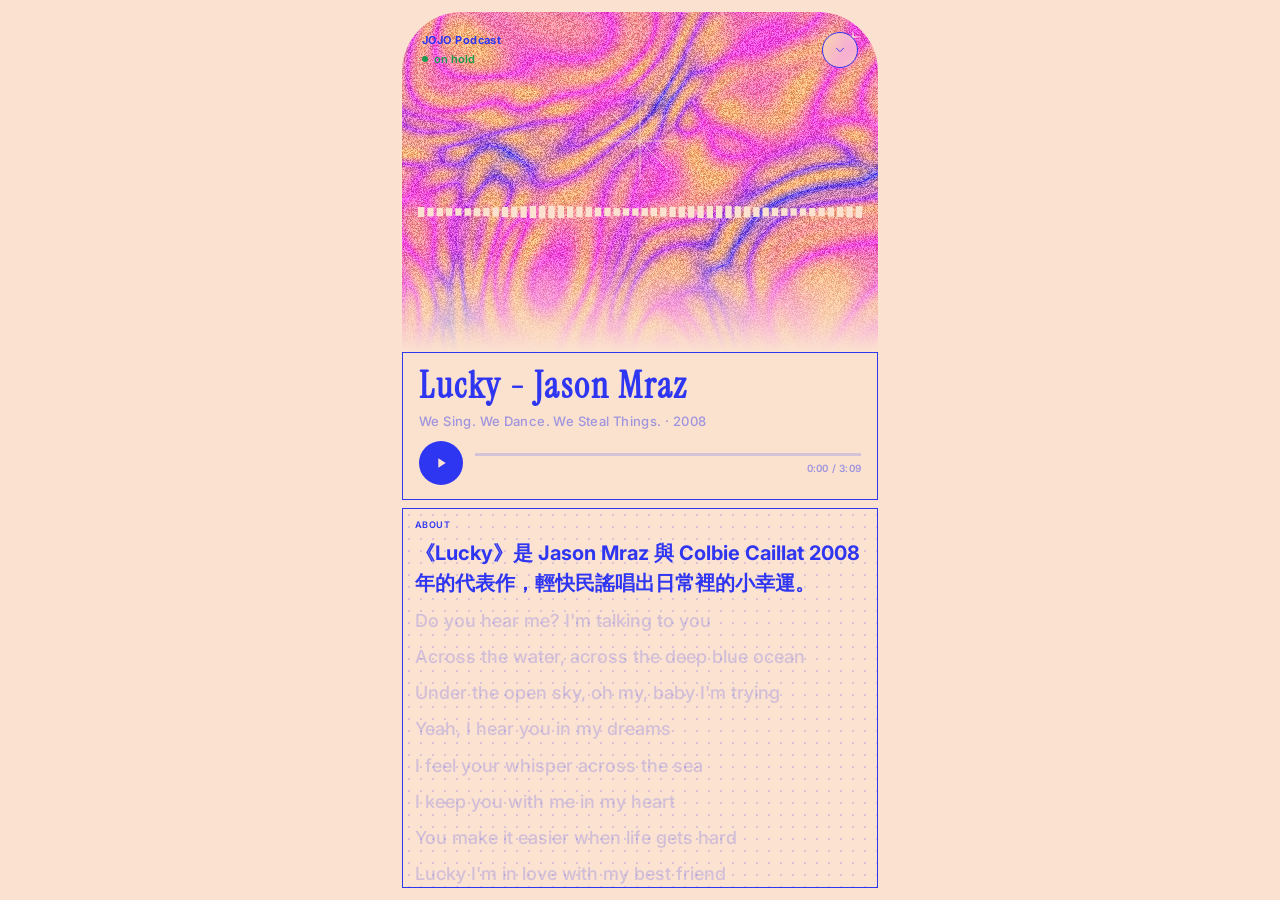
==== player.html @ c64f2231 "Initial commit: JOJO Podcast playlist and player demo. Includes playlist page, ambient WebGL player," ====
<!DOCTYPE html>
<html lang="zh-Hant">
<head>
<meta charset="UTF-8">
<meta name="viewport" content="width=device-width, initial-scale=1.0, maximum-scale=1.0, user-scalable=no">
<title>Lucky - Jason Mraz · Aero Player</title>
<link rel="preconnect" href="https://fonts.googleapis.com">
<link rel="preconnect" href="https://fonts.gstatic.com" crossorigin>
<link href="https://fonts.googleapis.com/css2?family=Instrument+Serif:ital@0;1&family=Inter:wght@400;500;600;700&display=swap" rel="stylesheet">
<script src="assets/vendor/three.min.js"></script>
<script src="ambient-shader.js"></script>
<style>
  :root{
    --bg-color:#FBE2D0;
    --ink-primary:#2F36F1;
    --ink-accent:#F949E0;
    --ink-muted:rgba(47,54,241,.45);
    --ink-faint:rgba(47,54,241,.18);
    --live:#1a9b52;
    --font-serif:'Instrument Serif', serif;
    --font-sans:'Inter', sans-serif;
    --border-style:1px solid var(--ink-primary);
  }
  *{box-sizing:border-box;margin:0;padding:0;user-select:none;-webkit-tap-highlight-color:transparent}
  html,body{width:100%;height:100%;background:var(--bg-color);color:var(--ink-primary);overflow:hidden;display:flex;justify-content:center;align-items:center;font-family:var(--font-sans)}
  html.is-embed, html.is-embed body{background:var(--bg-color);padding:0;display:block}
  html.is-embed #app-frame{max-width:none;width:100%;height:100%;background:var(--bg-color)}

  #app-frame{
    width:100%;height:100%;max-width:500px;background:var(--bg-color);
    position:relative;display:flex;flex-direction:column;overflow:hidden;
  }

  .player-stage{flex:1;display:flex;flex-direction:column;min-height:0}

  html.is-embed .player-stage{
    position:relative;
    flex:1;
    min-height:0;
    height:100%;
    overflow:hidden;
  }

  .ambient-viewport{
    --beat-scale:1;
    position:relative;margin:12px 12px 0 12px;
    flex:0 0 min(48vh, 340px);min-height:260px;
    border-top-left-radius:60px;border-top-right-radius:60px;
    overflow:hidden;display:flex;flex-direction:column;
  }
  html.is-embed .ambient-viewport{
    position:absolute;
    inset:0;
    margin:0;
    width:100%;
    height:100%;
    min-height:280px;
    flex:none;
    border-radius:0;
    z-index:0;
  }
  html.is-embed .viewport-fade{
    display:block;
    height:140px;
  }
  #webgl-container{position:absolute;inset:0;z-index:0}
  .dot-grid{
    position:absolute;inset:0;z-index:1;pointer-events:none;
    background-image:radial-gradient(circle, rgba(251,226,208,.55) 1px, transparent 1px);
    background-size:14px 14px;opacity:.35;mix-blend-mode:overlay;
  }
  .viewport-fade{position:absolute;bottom:0;left:0;width:100%;height:100px;background:linear-gradient(to top, var(--bg-color) 0%, transparent 100%);z-index:2}

  .player-header{
    position:relative;z-index:5;display:flex;align-items:center;gap:12px;
    padding:20px 20px 8px 20px;
  }
  html.is-embed .player-header{
    padding-top:62px;
  }
  .header-copy{flex:1;min-width:0}
  .channel-title{
    font-family:var(--font-sans);font-size:11px;font-weight:700;
    letter-spacing:.04em;line-height:1.2;
  }
  .channel-status{
    display:flex;align-items:center;gap:6px;margin-top:4px;
    font-size:11px;font-weight:600;color:var(--live);
  }
  .status-dot{
    width:6px;height:6px;border-radius:50%;background:var(--live);
    animation:status-pulse 1.6s ease-in-out infinite;
  }
  @keyframes status-pulse{
    0%,100%{opacity:1;transform:scale(1)}
    50%{opacity:.45;transform:scale(.85)}
  }
  .collapse-btn{
    width:36px;height:36px;border-radius:50%;border:var(--border-style);
    background:rgba(251,226,208,.65);backdrop-filter:blur(4px);
    display:flex;align-items:center;justify-content:center;cursor:pointer;
  }
  .collapse-btn svg{width:14px;height:14px}

  .wave-stage{
    position:relative;z-index:4;flex:1;display:flex;align-items:center;justify-content:center;
    padding:8px 16px 12px 16px;
  }
  .wave-canvas{width:100%;height:88px;display:block}

  .starburst-overlay{
    position:absolute;top:38%;left:50%;
    transform:translate(-50%,-50%) scale(var(--beat-scale));
    z-index:3;width:96px;height:96px;opacity:.75;pointer-events:none;
    transition:transform .08s ease-out;
  }
  .star-top-right{position:absolute;top:18px;right:18px;width:14px;height:14px;z-index:3;pointer-events:none}

  .player-sheet{
    flex:1;min-height:0;display:flex;flex-direction:column;
    padding:0 12px 12px 12px;gap:8px;
    animation:sheet-rise .7s cubic-bezier(.22,1,.36,1) both;
  }
  html.is-embed .player-sheet{
    animation:none;
    position:absolute;
    left:0;
    right:0;
    bottom:0;
    z-index:3;
    flex:none;
    max-height:0;
    min-height:0;
    overflow:hidden;
    opacity:0;
    padding:0 12px 0;
    -webkit-overflow-scrolling:touch;
    background:linear-gradient(180deg, rgba(251,226,208,0) 0%, var(--bg-color) 56px, var(--bg-color) 100%);
    pointer-events:none;
    transform:translateY(-12px);
    transform-origin:top center;
    transition:
      max-height 1.05s cubic-bezier(0.16, 1, 0.3, 1),
      opacity 0.65s cubic-bezier(0.19, 1, 0.22, 1) 0.06s,
      transform 1.05s cubic-bezier(0.16, 1, 0.3, 1),
      padding 1.05s cubic-bezier(0.16, 1, 0.3, 1);
  }
  html.is-embed.sheet-revealed .player-sheet{
    max-height:56%;
    opacity:1;
    overflow-y:auto;
    padding:0 12px 12px;
    pointer-events:auto;
    transform:translateY(0);
  }
  html.is-embed .wave-stage{
    position:absolute;
    left:0;
    right:0;
    bottom:58%;
    z-index:6;
    flex:none;
    width:100%;
    height:88px;
    min-height:88px;
    display:flex;
    align-items:center;
    justify-content:center;
    padding:0 16px;
    pointer-events:none;
  }
  html.is-embed .wave-canvas{
    filter:drop-shadow(0 0 12px rgba(47,54,241,0.25));
  }
  @keyframes sheet-rise{
    from{opacity:0;transform:translateY(28px)}
    to{opacity:1;transform:translateY(0)}
  }

  .episode-panel{
    border:var(--border-style);padding:16px 16px 14px 16px;
    background:rgba(251,226,208,.55);
    display:flex;flex-direction:column;gap:12px;
  }
  .episode-title{
    font-family:var(--font-serif);font-size:clamp(28px, 7vw, 36px);
    line-height:.95;letter-spacing:.06em;margin:0;
  }
  .episode-copy{display:flex;flex-direction:column;gap:10px}
  .episode-desc{
    font-size:13px;font-weight:500;color:var(--ink-muted);letter-spacing:.03em;
    margin:0;
  }

  .controls-row{display:flex;align-items:center;gap:12px}
  .play-toggle{
    width:44px;height:44px;border-radius:50%;border:none;cursor:pointer;
    background:var(--ink-primary);color:var(--bg-color);
    display:flex;align-items:center;justify-content:center;flex-shrink:0;
    transition:transform .15s ease;
  }
  .play-toggle:active{transform:scale(.94)}
  .play-toggle svg{width:16px;height:16px}
  .progress-wrap{flex:1;min-width:0}
  .progress-track{
    height:3px;background:var(--ink-faint);position:relative;cursor:pointer;
  }
  .progress-fill{
    height:100%;width:0;background:var(--ink-primary);
    transition:width .08s linear;
  }
  .progress-times{
    margin-top:6px;font-size:10px;font-weight:600;color:var(--ink-muted);
    font-variant-numeric:tabular-nums;text-align:right;letter-spacing:.02em;
  }

  .transcript-module{
    border:var(--border-style);flex:1;min-height:0;display:flex;flex-direction:column;
    background-image:radial-gradient(circle, var(--ink-faint) 1px, transparent 1px);
    background-size:12px 12px;
    background-color:rgba(251,226,208,.35);
  }
  .transcript-label{
    padding:10px 12px 0 12px;
    font-size:9px;font-weight:600;text-transform:uppercase;letter-spacing:.05em;
  }
  .transcript-scroll{
    flex:1;overflow-y:auto;padding:8px 12px 12px 12px;
    -webkit-overflow-scrolling:touch;
    scrollbar-width:none;
  }
  .transcript-scroll::-webkit-scrollbar{display:none}
  .scroll-list{display:flex;flex-direction:column;gap:10px}
  .scroll-line{
    font-size:18px;font-weight:500;line-height:1.45;
    color:var(--ink-muted);opacity:.45;
    transition:color .28s ease, font-weight .28s ease, opacity .28s ease, font-size .28s ease;
  }
  .scroll-line.is-intro{font-size:18px;line-height:1.5}
  .scroll-line.is-past{
    color:var(--ink-muted);font-weight:500;opacity:.65;
  }
  .scroll-line.is-active{
    color:var(--ink-primary);font-weight:700;font-size:20px;opacity:1;
  }
  .scroll-line.is-intro.is-active{font-size:20px}

  .starburst-overlay line,.starburst-overlay path{stroke:var(--bg-color);stroke-width:1px;fill:none}
  .star-top-right polygon{fill:var(--bg-color);stroke:none}
  .collapse-btn svg path{stroke:var(--ink-primary);fill:none}
  .play-toggle svg{fill:currentColor;stroke:none}

  .vip-gate{
    position:absolute;inset:0;z-index:100;
    display:flex;align-items:center;justify-content:center;
    padding:20px 18px;
    opacity:0;visibility:hidden;pointer-events:none;
    transition:opacity .4s ease, visibility .4s ease;
  }
  .vip-gate.is-visible{opacity:1;visibility:visible;pointer-events:auto}
  .vip-gate__backdrop{
    position:absolute;inset:0;background:rgba(0,0,0,.58);
  }
  /* VIP gate · Figma 10:932 */
  .vip-gate__dialog{
    position:relative;z-index:1;
    width:min(calc(100% - 36px),345px);
    background:#ffe0ca;
    border:1px solid #2f36f1;
    border-radius:0;
    padding:16px 17px 20px;
    display:flex;flex-direction:column;align-items:center;gap:12px;
    text-align:center;
    animation:vip-dialog-in .45s cubic-bezier(.22,1,.36,1) both;
  }
  @keyframes vip-dialog-in{
    from{opacity:0;transform:translateY(16px) scale(.98)}
    to{opacity:1;transform:translateY(0) scale(1)}
  }
  .vip-gate__spacer{
    width:100%;height:22px;flex-shrink:0;
  }
  .vip-gate__title{
    margin:0;width:100%;
    font-family:'Times New Roman',var(--font-serif),serif;font-weight:400;
    font-size:clamp(28px,6.93vw,52px);line-height:1;
    letter-spacing:2.16px;color:#2f36f1;
  }
  .vip-gate__body{
    margin:0;width:100%;max-width:454px;
    font-family:'Times New Roman',var(--font-serif),serif;font-weight:400;
    font-size:clamp(16px,3.73vw,28px);line-height:1.22;
    letter-spacing:2.16px;color:#2f36f1;
    word-break:break-word;
  }
  .vip-gate__cta{
    width:100%;max-width:345px;height:clamp(52px,9.47vw,71px);
    margin:0;border:1px solid #2f36f1;border-radius:0;cursor:pointer;
    padding:0 12px;background:#2f36f1;color:#efefef;
    font-family:'Times New Roman',var(--font-serif),serif;
    font-size:clamp(16px,3.2vw,24px);font-weight:700;line-height:1.425;
    letter-spacing:2.16px;
    transition:opacity .15s ease;
  }
  .vip-gate__cta:active{opacity:.9}
  .vip-gate__spacer--tight{height:8px}
  .vip-gate__later{
    margin:-4px 0 5px;border:none;background:transparent;cursor:pointer;
    font-family:'Times New Roman',var(--font-serif),serif;font-weight:400;
    font-size:clamp(16px,3.2vw,24px);line-height:1.425;
    color:#2f36f1;letter-spacing:2.16px;padding:0;
  }
</style>
</head>
<body>

<script>
  if (/[?&]embed=1/.test(location.search)) document.documentElement.classList.add('is-embed');
</script>

<div id="app-frame">
  <div class="player-stage">
    <section class="ambient-viewport" aria-label="播放视觉">
      <div id="webgl-container" aria-hidden="true"></div>
      <div class="dot-grid" aria-hidden="true"></div>
      <svg class="starburst-overlay" viewBox="0 0 100 100" aria-hidden="true">
        <line x1="50" y1="10" x2="50" y2="90"/>
        <line x1="10" y1="50" x2="90" y2="50"/>
        <line x1="21.7" y1="21.7" x2="78.3" y2="78.3"/>
        <line x1="21.7" y1="78.3" x2="78.3" y2="21.7"/>
        <circle cx="50" cy="50" r="1.5" fill="var(--bg-color)" stroke="none"/>
      </svg>
      <svg class="star-top-right" viewBox="0 0 24 24" aria-hidden="true">
        <polygon points="12,0 13.5,10.5 24,12 13.5,13.5 12,24 10.5,13.5 0,12 10.5,10.5"/>
      </svg>
      <div class="viewport-fade" aria-hidden="true"></div>

      <header class="player-header">
        <div class="header-copy">
          <div class="channel-title">JOJO Podcast</div>
          <div class="channel-status" id="channelStatus">
            <span class="status-dot" aria-hidden="true"></span>
            <span id="statusLabel">playing</span>
          </div>
        </div>
        <button type="button" class="collapse-btn" aria-label="收起播放器">
          <svg viewBox="0 0 24 24" aria-hidden="true">
            <path d="M6 9l6 6 6-6" stroke-width="1.6" stroke-linecap="round" stroke-linejoin="round"/>
          </svg>
        </button>
      </header>

      <div class="wave-stage">
        <canvas class="wave-canvas" id="waveCanvas" aria-hidden="true"></canvas>
      </div>
    </section>

    <section class="player-sheet" aria-label="播客控制">
      <article class="episode-panel">
        <div class="episode-copy">
          <h1 class="episode-title">Lucky - Jason Mraz</h1>
          <p class="episode-desc">We Sing. We Dance. We Steal Things. · 2008</p>
        </div>
        <div class="controls-row">
          <button type="button" class="play-toggle" id="playBtn" aria-label="播放">
            <svg id="iconPlay" viewBox="0 0 24 24" aria-hidden="true">
              <path d="M8 5v14l11-7z"/>
            </svg>
            <svg id="iconPause" viewBox="0 0 24 24" aria-hidden="true" style="display:none">
              <path d="M6 5h4v14H6V5zm8 0h4v14h-4V5z"/>
            </svg>
          </button>
          <div class="progress-wrap">
            <div class="progress-track" id="progressTrack" role="slider" aria-label="播放进度" tabindex="0">
              <div class="progress-fill" id="progressFill"></div>
            </div>
            <div class="progress-times" id="progressTimes">0:00 / 0:00</div>
          </div>
        </div>
      </article>

      <article class="transcript-module">
        <div class="transcript-label">About</div>
        <div class="transcript-scroll" id="transcriptScroll"></div>
      </article>

    </section>
  </div>

  <div class="vip-gate" id="vipGate" aria-hidden="true">
    <div class="vip-gate__backdrop" aria-hidden="true"></div>
    <div class="vip-gate__dialog" role="dialog" aria-modal="true" aria-labelledby="vipGateTitle" data-node-id="10:932">
      <div class="vip-gate__spacer" aria-hidden="true"></div>
      <h2 class="vip-gate__title" id="vipGateTitle" data-node-id="10:935">Unlock Full Podcast</h2>
      <p class="vip-gate__body" data-node-id="10:957">Upgrade to VIP. Get one custom JOJO podcast monthly, with stories about your playlists.</p>
      <div class="vip-gate__spacer" aria-hidden="true"></div>
      <button type="button" class="vip-gate__cta" id="vipGateCta" data-node-id="10:955">Start Now - HK$3/month</button>
      <div class="vip-gate__spacer vip-gate__spacer--tight" aria-hidden="true"></div>
      <button type="button" class="vip-gate__later" id="vipGateLater" data-node-id="10:965">Maybe Later</button>
    </div>
  </div>
</div>

<audio id="audio" preload="metadata" playsinline src="assets/lucky.mp3"></audio>
<audio id="podcastAudio" preload="auto" playsinline src="JOJO%20podcast.mp3"></audio>

<script>
(function(){
  const ABOUT_INTRO = '《Lucky》是 Jason Mraz 與 Colbie Caillat 2008 年的代表作，輕快民謠唱出日常裡的小幸運。';

  const LYRIC_LINES = [
    'Do you hear me? I\'m talking to you',
    'Across the water, across the deep blue ocean',
    'Under the open sky, oh my, baby I\'m trying',
    'Yeah, I hear you in my dreams',
    'I feel your whisper across the sea',
    'I keep you with me in my heart',
    'You make it easier when life gets hard',
    'Lucky I\'m in love with my best friend',
    'Lucky to have been where I have been',
    'Lucky to be coming home again',
    'Ooh-ooh, ooh-ooh, ooh-ooh-ooh',
    'They don\'t know how long it takes',
    'Waiting for a love like this',
    'Every time we say goodbye',
    'I wish we had one more kiss',
    'I\'ll wait for you, I promise you, I will',
    'Lucky I\'m in love with my best friend',
    'Lucky to have been where I have been',
    'Lucky to be coming home again',
    'Lucky we\'re in love in every way',
    'Lucky to have stayed where we have stayed',
    'Lucky to be coming home someday',
    'So I\'m sailing through the sea',
    'To an island where we\'ll meet',
    'You\'ll hear the music fill the air',
    'I\'ll put a flower in your hair',
    'Though the breezes, through the trees',
    'They move so pretty, you\'re all I see',
    'As the world keeps spinning \'round',
    'You hold me right here, right now',
    'Lucky I\'m in love with my best friend',
    'Lucky to have been where I have been',
    'Lucky to be coming home again',
    'Lucky we\'re in love in every way',
    'Lucky to have stayed where we have stayed',
    'Lucky to be coming home someday',
    'Ooh-ooh, ooh-ooh, ooh-ooh-ooh',
    'Ooh-ooh, ooh-ooh, ooh-ooh-ooh',
    'Ooh-ooh',
    'Oh, yeah',
    'So love you'
  ];
  let scrollItems = [];

  const audio = document.getElementById('audio');
  const podcastAudio = document.getElementById('podcastAudio');
  const playBtn = document.getElementById('playBtn');
  const vipGate = document.getElementById('vipGate');
  const vipGateCta = document.getElementById('vipGateCta');
  const vipGateLater = document.getElementById('vipGateLater');
  const LUCKY_FADE_SEC = 2.5;
  const VIP_GATE_AT = 20;
  const VIP_FADE_OUT_SEC = 1.2;
  const iconPlay = document.getElementById('iconPlay');
  const iconPause = document.getElementById('iconPause');
  const progressTrack = document.getElementById('progressTrack');
  const progressFill = document.getElementById('progressFill');
  const progressTimes = document.getElementById('progressTimes');
  const statusLabel = document.getElementById('statusLabel');
  const transcriptScroll = document.getElementById('transcriptScroll');
  const waveCanvas = document.getElementById('waveCanvas');
  const ctx = waveCanvas.getContext('2d');
  const ambientViewport = document.querySelector('.ambient-viewport');
  let playing = false;
  let duration = 190;
  const bars = 48;
  const heights = new Array(bars).fill(0).map(() => 0.12);
  let audioCtx = null;
  let gainLucky = null;
  let gainPodcast = null;
  let analyser = null;
  let vipGateTriggered = false;
  let vipGateDismissed = false;
  let vipGateFading = false;
  let freqData = null;
  let fadeRaf = null;
  let beatEnergy = 0;
  let scaleBeat = 0;
  let ambientApi = null;
  let lastActiveLyricIdx = -1;

  function setBeatScale(){
    if (ambientViewport) ambientViewport.style.setProperty('--beat-scale', String(1 + scaleBeat * 0.14));
  }

  function initAudioGraph(){
    if (audioCtx) return audioCtx;
    const Ctx = window.AudioContext || window.webkitAudioContext;
    if (!Ctx) return null;
    audioCtx = new Ctx();
    gainLucky = audioCtx.createGain();
    gainLucky.gain.value = 0;
    const luckySource = audioCtx.createMediaElementSource(audio);
    luckySource.connect(gainLucky);
    gainLucky.connect(analyser = audioCtx.createAnalyser());
    analyser.fftSize = 512;
    analyser.smoothingTimeConstant = 0.78;
    analyser.connect(audioCtx.destination);
    gainPodcast = audioCtx.createGain();
    gainPodcast.gain.value = 1;
    const podcastSource = audioCtx.createMediaElementSource(podcastAudio);
    podcastSource.connect(gainPodcast);
    gainPodcast.connect(audioCtx.destination);
    freqData = new Uint8Array(analyser.frequencyBinCount);
    return audioCtx;
  }

  function resetLuckyGain(){
    if (fadeRaf) {
      cancelAnimationFrame(fadeRaf);
      fadeRaf = null;
    }
    if (gainLucky && audioCtx) {
      const t = audioCtx.currentTime;
      gainLucky.gain.cancelScheduledValues(t);
      gainLucky.gain.setValueAtTime(0, t);
    } else {
      audio.volume = 0;
    }
  }

  function fadeLuckyIn(){
    if (gainLucky && audioCtx) {
      const t = audioCtx.currentTime;
      gainLucky.gain.cancelScheduledValues(t);
      gainLucky.gain.setValueAtTime(0, t);
      gainLucky.gain.linearRampToValueAtTime(1, t + LUCKY_FADE_SEC);
      return;
    }
    audio.volume = 0;
    const start = performance.now();
    function step(now){
      const p = Math.min(1, (now - start) / (LUCKY_FADE_SEC * 1000));
      audio.volume = p;
      if (p < 1) fadeRaf = requestAnimationFrame(step);
      else fadeRaf = null;
    }
    fadeRaf = requestAnimationFrame(step);
  }

  async function ensureAudioRunning(){
    initAudioGraph();
    if (audioCtx && audioCtx.state === 'suspended') await audioCtx.resume();
  }

  function updateAudioReactive(){
    if (!analyser || !freqData || !playing){
      beatEnergy *= 0.92;
      scaleBeat *= 0.9;
      setBeatScale();
      if (ambientApi) ambientApi.setEnergy(beatEnergy);
      return null;
    }
    analyser.getByteFrequencyData(freqData);
    const n = freqData.length;
    const bassEnd = Math.max(6, Math.floor(n * 0.07));
    const midEnd = Math.max(bassEnd + 1, Math.floor(n * 0.32));
    let bass = 0, mid = 0;
    for (let i = 0; i < bassEnd; i++) bass += freqData[i];
    for (let i = bassEnd; i < midEnd; i++) mid += freqData[i];
    bass /= bassEnd * 255;
    mid /= (midEnd - bassEnd) * 255;
    const instant = Math.min(1, bass * 0.75 + mid * 0.25);
    beatEnergy += (instant - beatEnergy) * (instant > beatEnergy ? 0.18 : 0.1);
    scaleBeat += (instant - scaleBeat) * (instant > scaleBeat ? 0.55 : 0.16);
    setBeatScale();
    if (ambientApi) ambientApi.setEnergy(beatEnergy);
    const levels = new Array(bars);
    for (let i = 0; i < bars; i++){
      const i0 = Math.floor((i / bars) * n * 0.88);
      const i1 = Math.max(i0 + 1, Math.floor(((i + 1) / bars) * n * 0.88));
      let sum = 0;
      for (let j = i0; j < i1; j++) sum += freqData[j];
      levels[i] = sum / (i1 - i0) / 255;
    }
    return levels;
  }

  function fmt(sec){
    if (!isFinite(sec) || sec < 0) sec = 0;
    const m = Math.floor(sec / 60);
    const s = Math.floor(sec % 60);
    return m + ':' + String(s).padStart(2, '0');
  }

  function syncScrollTimes(dur){
    const all = [ABOUT_INTRO, ...LYRIC_LINES];
    scrollItems = all.map((text, i) => ({
      t: (i / all.length) * dur,
      text,
      isIntro: i === 0
    }));
    buildTranscript();
  }

  function buildTranscript(){
    transcriptScroll.innerHTML = `
      <div class="scroll-list">
        ${scrollItems.map((item, i) => `
          <p class="scroll-line${item.isIntro ? ' is-intro' : ''}" data-index="${i}" data-time="${item.t}">${item.text}</p>
        `).join('')}
      </div>
    `;
    lastActiveLyricIdx = -1;
    highlightLyricAt(0, false);
  }

  const scrollEls = () => [...transcriptScroll.querySelectorAll('.scroll-line')];

  function highlightLyricAt(activeIdx, scrollIntoView){
    const lines = scrollEls();
    if (!lines.length) return;
    const idx = Math.max(0, Math.min(activeIdx, lines.length - 1));
    lines.forEach((el, i) => {
      el.classList.toggle('is-active', i === idx);
      el.classList.toggle('is-past', i < idx);
    });
    if (scrollIntoView && idx !== lastActiveLyricIdx) {
      lines[idx].scrollIntoView({ block: 'center', behavior: 'smooth' });
    }
    lastActiveLyricIdx = idx;
  }

  function setPlayingUI(on){
    playing = on;
    iconPlay.style.display = on ? 'none' : 'block';
    iconPause.style.display = on ? 'block' : 'none';
    statusLabel.textContent = on ? 'playing' : 'on hold';
  }

  function resetPlaybackPosition(){
    audio.currentTime = 0;
    podcastAudio.currentTime = 0;
    lastActiveLyricIdx = -1;
    highlightLyricAt(0, false);
    updateProgress();
  }

  async function startPlayback(fromStart){
    initAudioGraph();
    await ensureAudioRunning();
    if (fromStart) {
      resetLuckyGain();
      audio.currentTime = 0;
      podcastAudio.currentTime = 0;
      fadeLuckyIn();
      await Promise.all([audio.play(), podcastAudio.play()]);
    } else {
      if (gainLucky && audioCtx) {
        gainLucky.gain.setValueAtTime(1, audioCtx.currentTime);
      } else {
        audio.volume = 1;
      }
      await audio.play();
    }
    setPlayingUI(true);
    updateProgress();
  }

  function stopPlayback(){
    resetLuckyGain();
    audio.pause();
    podcastAudio.pause();
    if (!gainLucky) audio.volume = 1;
    setPlayingUI(false);
  }

  async function playFromStart(){
    resetVipGateSession();
    stopPlayback();
    resetPlaybackPosition();
    try {
      await startPlayback(true);
    } catch (_) {
      statusLabel.textContent = 'Tap to play';
    }
  }

  function showVipGate(){
    if (!vipGate) return;
    vipGate.classList.add('is-visible');
    vipGate.setAttribute('aria-hidden', 'false');
  }

  function hideVipGate(){
    if (!vipGate) return;
    vipGate.classList.remove('is-visible');
    vipGate.setAttribute('aria-hidden', 'true');
  }

  function resetVipGateSession(){
    vipGateTriggered = false;
    vipGateDismissed = false;
    vipGateFading = false;
    hideVipGate();
  }

  function rampGain(gainNode, toValue, sec){
    if (!gainNode || !audioCtx) return;
    const t0 = audioCtx.currentTime;
    gainNode.gain.cancelScheduledValues(t0);
    gainNode.gain.setValueAtTime(gainNode.gain.value, t0);
    gainNode.gain.linearRampToValueAtTime(toValue, t0 + sec);
  }

  function waitMs(ms){
    return new Promise(function (resolve) { window.setTimeout(resolve, ms); });
  }

  async function fadeOutAllAndPause(){
    if (vipGateFading) return;
    vipGateFading = true;
    initAudioGraph();
    await ensureAudioRunning();
    if (gainLucky && gainPodcast && audioCtx) {
      rampGain(gainLucky, 0, VIP_FADE_OUT_SEC);
      rampGain(gainPodcast, 0, VIP_FADE_OUT_SEC);
      await waitMs(VIP_FADE_OUT_SEC * 1000 + 60);
    } else {
      const startVol = audio.volume;
      const steps = 12;
      for (let i = 1; i <= steps; i++){
        audio.volume = Math.max(0, startVol * (1 - i / steps));
        await waitMs((VIP_FADE_OUT_SEC * 1000) / steps);
      }
    }
    audio.pause();
    podcastAudio.pause();
    vipGateFading = false;
    setPlayingUI(false);
  }

  async function triggerVipGate(){
    if (vipGateTriggered || vipGateDismissed) return;
    vipGateTriggered = true;
    showVipGate();
    await fadeOutAllAndPause();
  }

  async function resumeAfterVipGate(){
    hideVipGate();
    vipGateDismissed = true;
    initAudioGraph();
    await ensureAudioRunning();
    if (gainLucky && audioCtx) {
      const t = audioCtx.currentTime;
      gainLucky.gain.cancelScheduledValues(t);
      gainLucky.gain.setValueAtTime(1, t);
    } else {
      audio.volume = 1;
    }
    try {
      await audio.play();
      setPlayingUI(true);
    } catch (_) {
      statusLabel.textContent = 'Tap to play';
    }
  }

  function updateProgress(){
    const cur = audio.currentTime || 0;
    const dur = audio.duration && isFinite(audio.duration) ? audio.duration : duration;
    if (audio.duration && isFinite(audio.duration)) duration = audio.duration;
    const pct = dur ? (cur / dur) * 100 : 0;
    progressFill.style.width = pct + '%';
    progressTimes.textContent = fmt(cur) + ' / ' + fmt(dur);
    progressTrack.setAttribute('aria-valuenow', String(Math.round(pct)));

    const lines = scrollEls();
    if (!lines.length) return;
    let activeIdx = 0;
    for (let i = 0; i < lines.length; i++){
      const t = parseFloat(lines[i].dataset.time) || 0;
      if (cur >= t) activeIdx = i;
    }
    highlightLyricAt(activeIdx, playing);

    if (playing && !vipGateTriggered && !vipGateDismissed && cur >= VIP_GATE_AT) {
      triggerVipGate();
    }
  }

  function resizeWave(){
    const dpr = Math.min(window.devicePixelRatio || 1, 2);
    const rect = waveCanvas.getBoundingClientRect();
    waveCanvas.width = Math.max(1, Math.floor(rect.width * dpr));
    waveCanvas.height = Math.max(1, Math.floor(rect.height * dpr));
    ctx.setTransform(dpr, 0, 0, dpr, 0, 0);
  }

  function drawWave(){
    const w = waveCanvas.clientWidth;
    const h = waveCanvas.clientHeight;
    ctx.clearRect(0, 0, w, h);
    const gap = 3;
    const barW = Math.max(2, (w - gap * (bars - 1)) / bars);
    const mid = h / 2;

    const levels = updateAudioReactive();
    for (let i = 0; i < bars; i++){
      if (levels){
        const target = 0.06 + levels[i] * 0.94;
        heights[i] += (target - heights[i]) * 0.42;
      } else {
        heights[i] += (0.14 + Math.sin(Date.now() * 0.001 + i * 0.35) * 0.05 - heights[i]) * 0.08;
      }
      const barH = Math.max(4, heights[i] * (h * 0.82));
      const x = i * (barW + gap);
      ctx.fillStyle = isEmbed ? 'rgba(255, 255, 255, 0.92)' : '#FBE2D0';
      ctx.fillRect(x, mid - barH / 2, barW, barH);
    }
    requestAnimationFrame(drawWave);
  }

  const collapseBtn = document.querySelector('.collapse-btn');
  const isEmbed = document.documentElement.classList.contains('is-embed');

  function scheduleWaveResize(){
    resizeWave();
    window.requestAnimationFrame(resizeWave);
    window.setTimeout(resizeWave, 120);
    window.setTimeout(resizeWave, 400);
  }
  if (collapseBtn && isEmbed) {
    collapseBtn.setAttribute('aria-label', '返回歌单');
    collapseBtn.addEventListener('click', function () {
      if (window.parent !== window) {
        window.parent.postMessage({ type: 'aero-nav', action: 'back' }, '*');
        return;
      }
      window.location.href = 'index.html';
    });
  }

  window.addEventListener('message', function (event) {
    if (!event.data || event.data.type !== 'aero-nav') return;
    if (event.data.action === 'pause') {
      resetVipGateSession();
      stopPlayback();
      resetPlaybackPosition();
    }
    if (event.data.action === 'reveal-sheet') {
      document.documentElement.classList.add('sheet-revealed');
      playFromStart();
    }
    if (event.data.action === 'collapse-sheet') {
      document.documentElement.classList.remove('sheet-revealed');
      resetVipGateSession();
      stopPlayback();
      resetPlaybackPosition();
    }
  });

  if (vipGateCta) {
    vipGateCta.addEventListener('click', function () {
      resumeAfterVipGate();
    });
  }
  if (vipGateLater) {
    vipGateLater.addEventListener('click', function () {
      hideVipGate();
      vipGateDismissed = true;
    });
  }

  playBtn.addEventListener('click', async () => {
    if (audio.paused){
      try {
        await startPlayback(false);
      } catch (_) {
        statusLabel.textContent = 'Tap to play';
      }
    } else {
      stopPlayback();
    }
  });

  progressTrack.addEventListener('click', (e) => {
    const rect = progressTrack.getBoundingClientRect();
    const ratio = Math.min(1, Math.max(0, (e.clientX - rect.left) / rect.width));
    const dur = audio.duration && isFinite(audio.duration) ? audio.duration : duration;
    audio.currentTime = ratio * dur;
    updateProgress();
  });

  audio.addEventListener('loadedmetadata', () => {
    if (audio.duration && isFinite(audio.duration)) syncScrollTimes(audio.duration);
    updateProgress();
  });
  audio.addEventListener('timeupdate', updateProgress);
  audio.addEventListener('ended', () => {
    podcastAudio.pause();
    resetLuckyGain();
    if (!gainLucky) audio.volume = 1;
    setPlayingUI(false);
  });
  audio.addEventListener('play', async () => {
    await ensureAudioRunning();
    setPlayingUI(true);
  });
  audio.addEventListener('pause', () => { if (!audio.ended) setPlayingUI(false); });

  syncScrollTimes(duration);

  window.addEventListener('resize', resizeWave);
  scheduleWaveResize();
  drawWave();
  updateProgress();

  if (!isEmbed) playFromStart();

  const container = document.getElementById('webgl-container');
  if (window.AeroAmbient && container) {
    ambientApi = window.AeroAmbient.mount(container, { energy: 0 });
    window.addEventListener('message', function (event) {
      if (!event.data || event.data.type !== 'aero-nav') return;
      if (event.data.action === 'embed-ready') {
        scheduleWaveResize();
        if (ambientApi) {
          ambientApi.resize();
          window.setTimeout(function () { ambientApi.resize(); }, 120);
        }
      }
      if (event.data.action === 'reveal-sheet') {
        document.documentElement.classList.add('sheet-revealed');
      }
    });
  }
})();
</script>
</body>
</html>
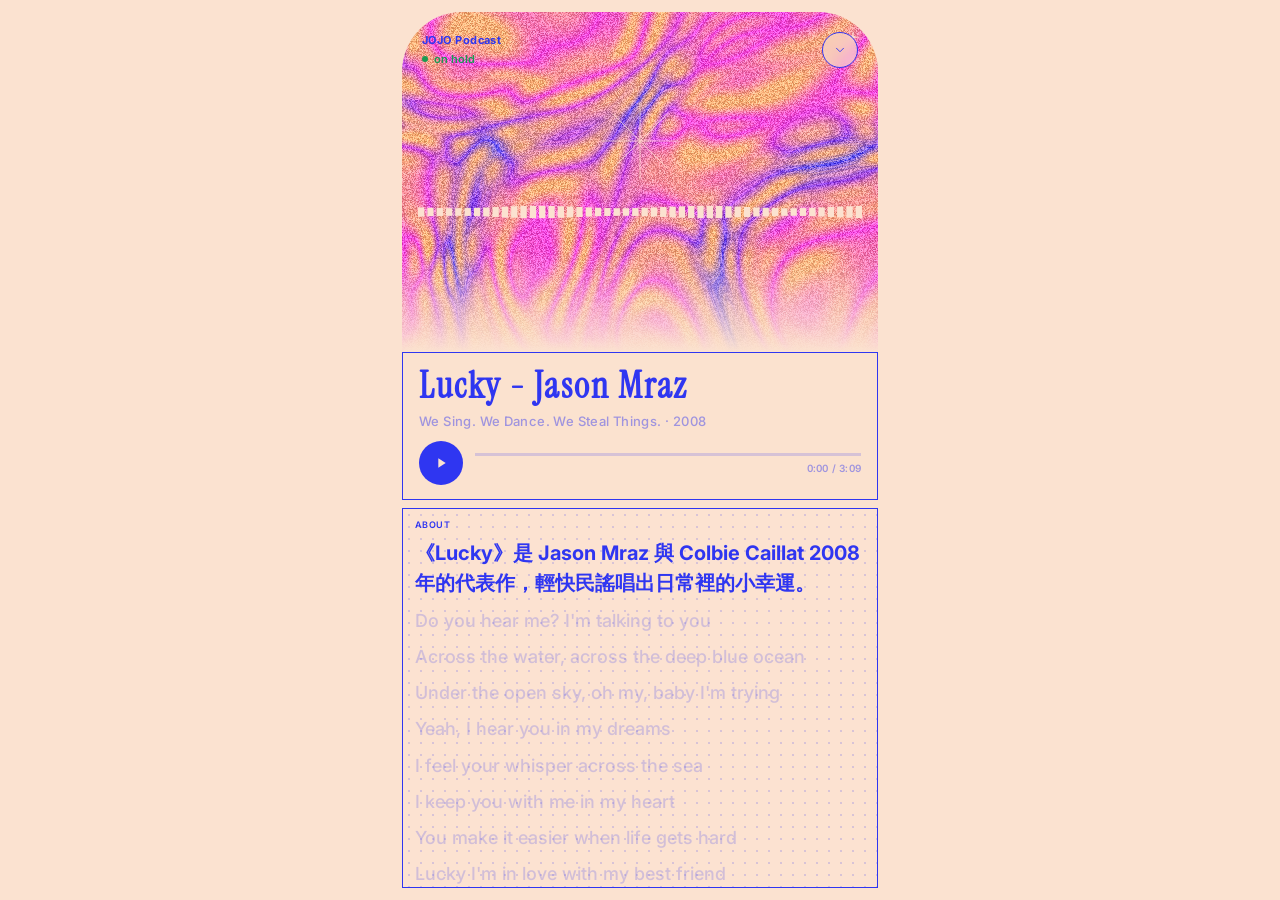
==== commit acc9c0e2: "Show VIP gate modal after 10 seconds of playback. Co-authored-by: Cursor <cursoragent@cursor.com>" ====
--- a/player.html
+++ b/player.html
@@ -460,7 +460,7 @@
   const vipGateCta = document.getElementById('vipGateCta');
   const vipGateLater = document.getElementById('vipGateLater');
   const LUCKY_FADE_SEC = 2.5;
-  const VIP_GATE_AT = 20;
+  const VIP_GATE_AT = 10;
   const VIP_FADE_OUT_SEC = 1.2;
   const iconPlay = document.getElementById('iconPlay');
   const iconPause = document.getElementById('iconPause');
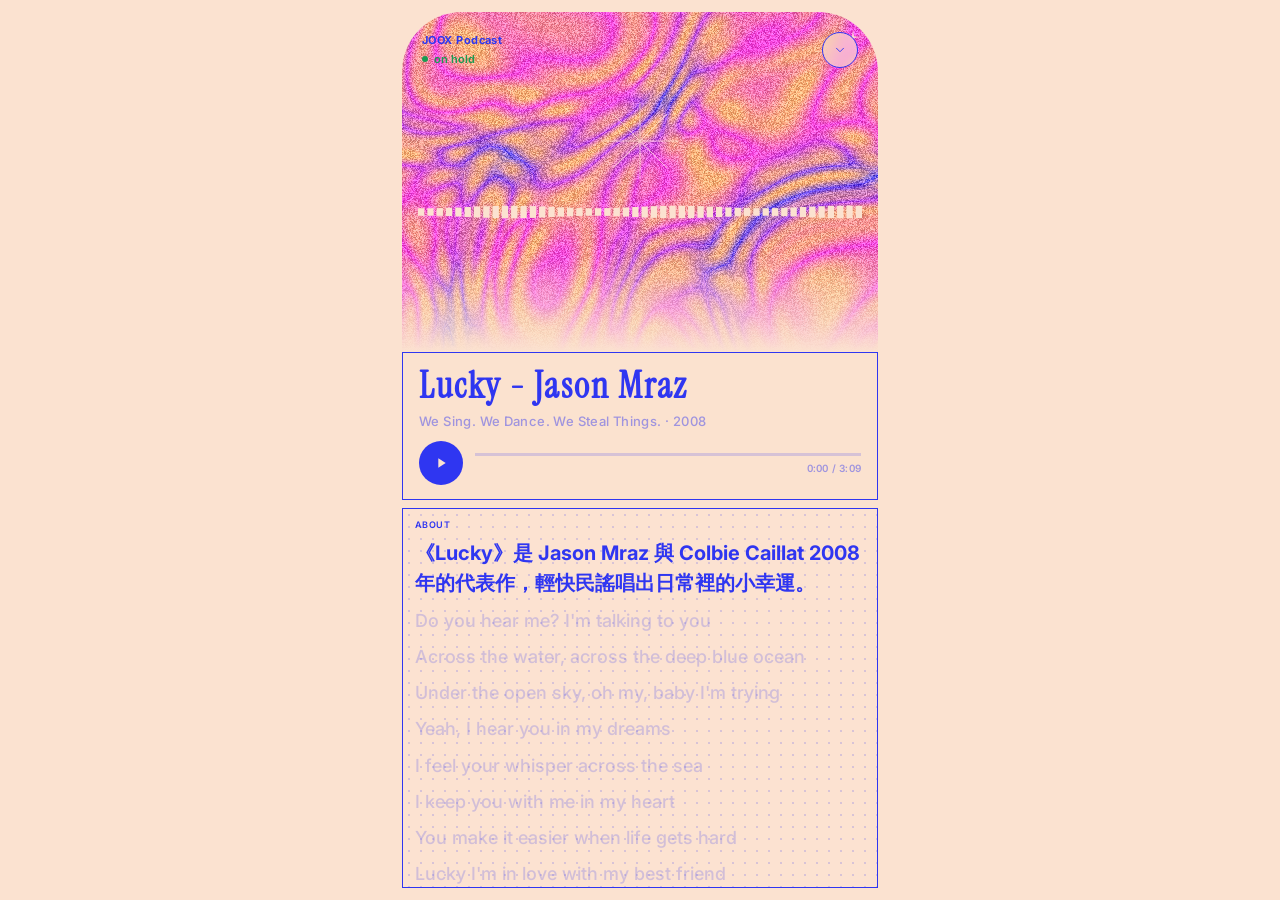
==== commit 9785be48: "Polish playlist hero UI and improve pull-down interaction. Add hero background art, enlarge and cent" ====
--- a/player.html
+++ b/player.html
@@ -337,7 +337,7 @@
 
       <header class="player-header">
         <div class="header-copy">
-          <div class="channel-title">JOJO Podcast</div>
+          <div class="channel-title">JOOX Podcast</div>
           <div class="channel-status" id="channelStatus">
             <span class="status-dot" aria-hidden="true"></span>
             <span id="statusLabel">playing</span>
@@ -392,7 +392,7 @@
     <div class="vip-gate__dialog" role="dialog" aria-modal="true" aria-labelledby="vipGateTitle" data-node-id="10:932">
       <div class="vip-gate__spacer" aria-hidden="true"></div>
       <h2 class="vip-gate__title" id="vipGateTitle" data-node-id="10:935">Unlock Full Podcast</h2>
-      <p class="vip-gate__body" data-node-id="10:957">Upgrade to VIP. Get one custom JOJO podcast monthly, with stories about your playlists.</p>
+      <p class="vip-gate__body" data-node-id="10:957">Upgrade to VIP. Get one custom JOOX podcast monthly, with stories about your playlists.</p>
       <div class="vip-gate__spacer" aria-hidden="true"></div>
       <button type="button" class="vip-gate__cta" id="vipGateCta" data-node-id="10:955">Start Now - HK$3/month</button>
       <div class="vip-gate__spacer vip-gate__spacer--tight" aria-hidden="true"></div>
